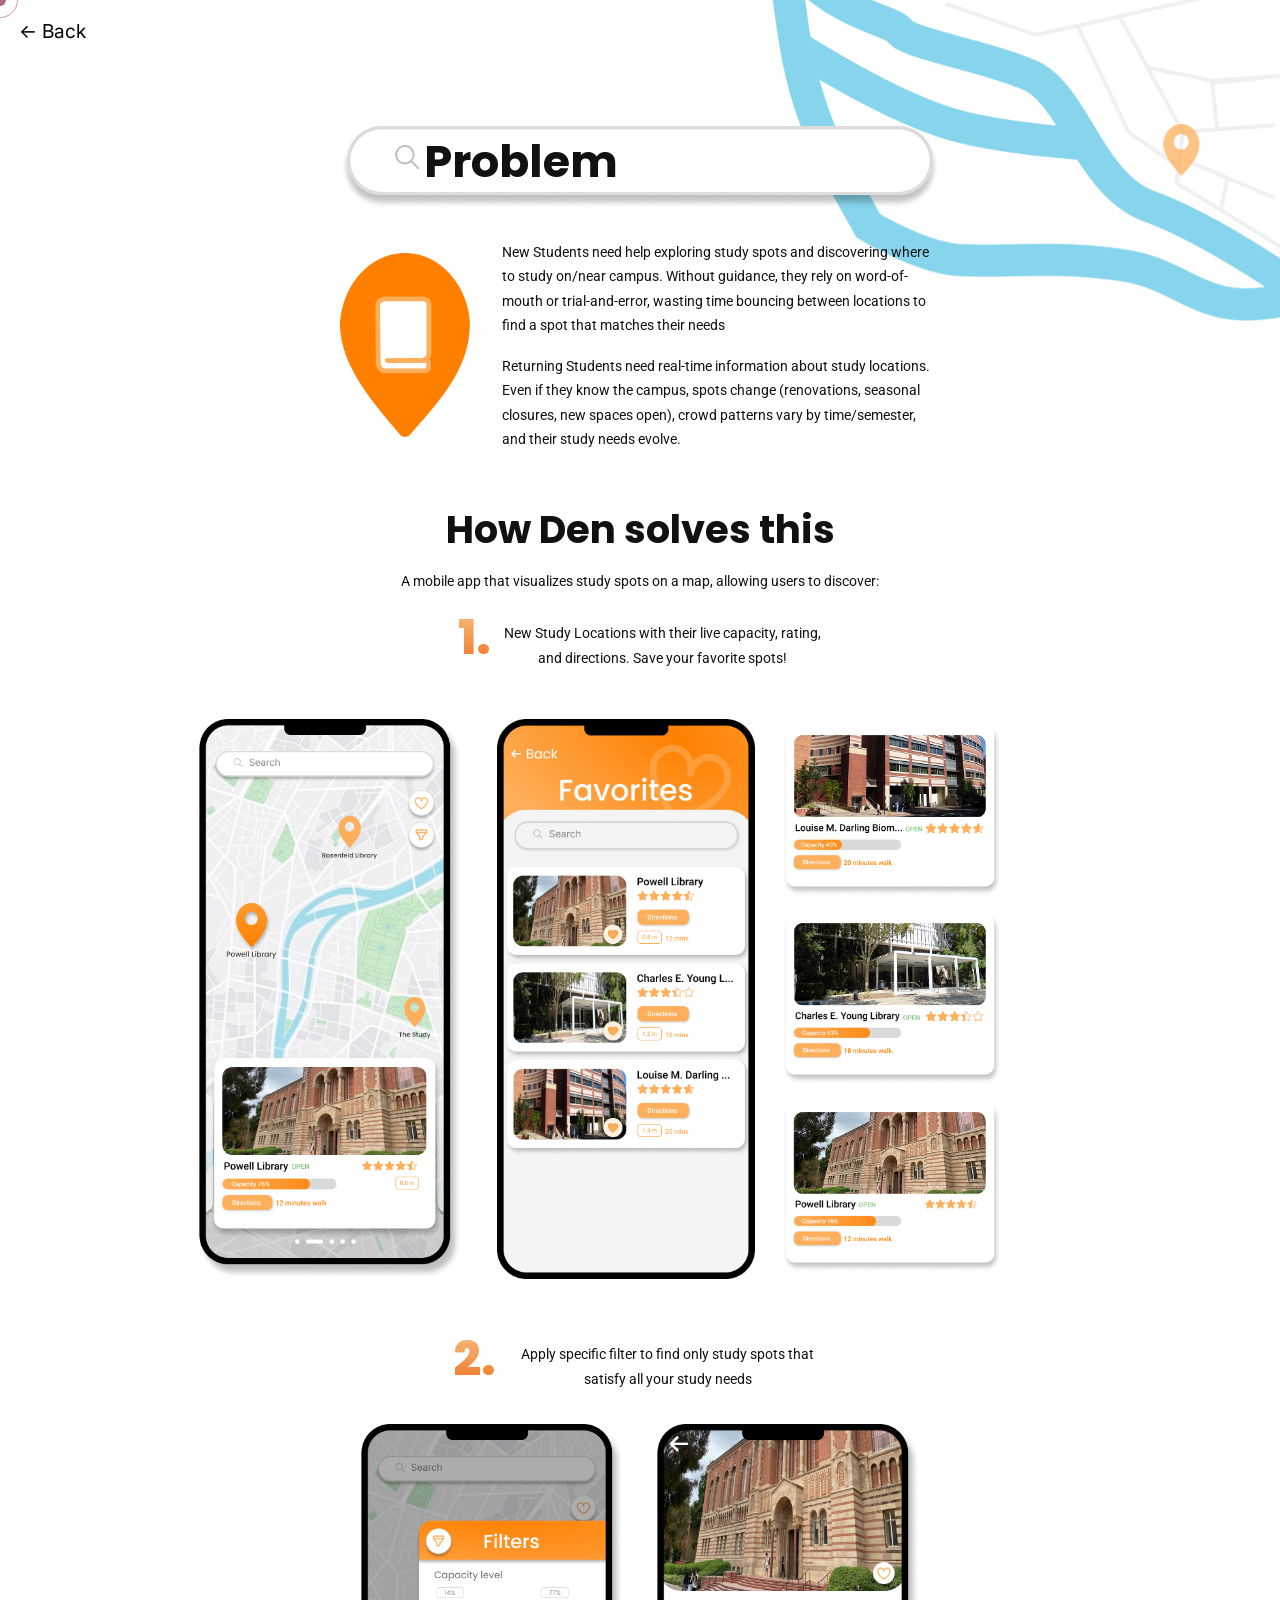
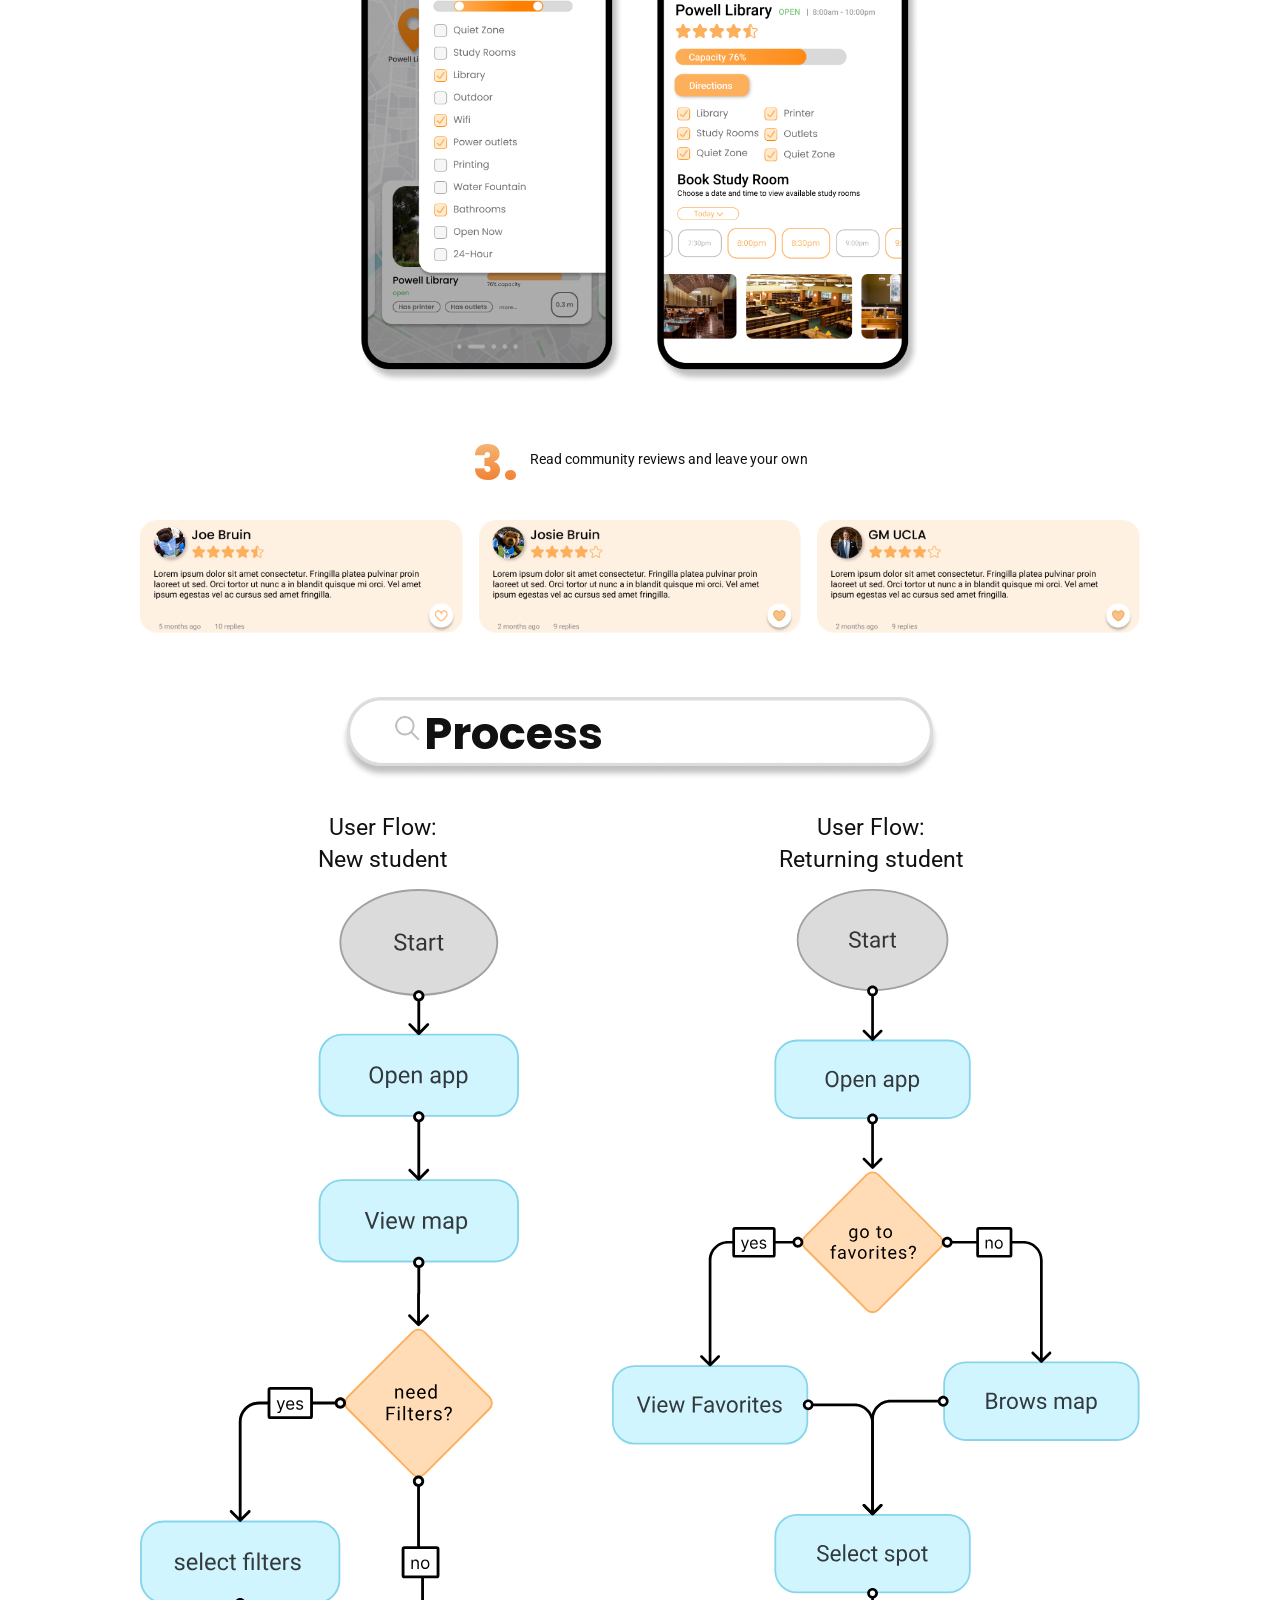
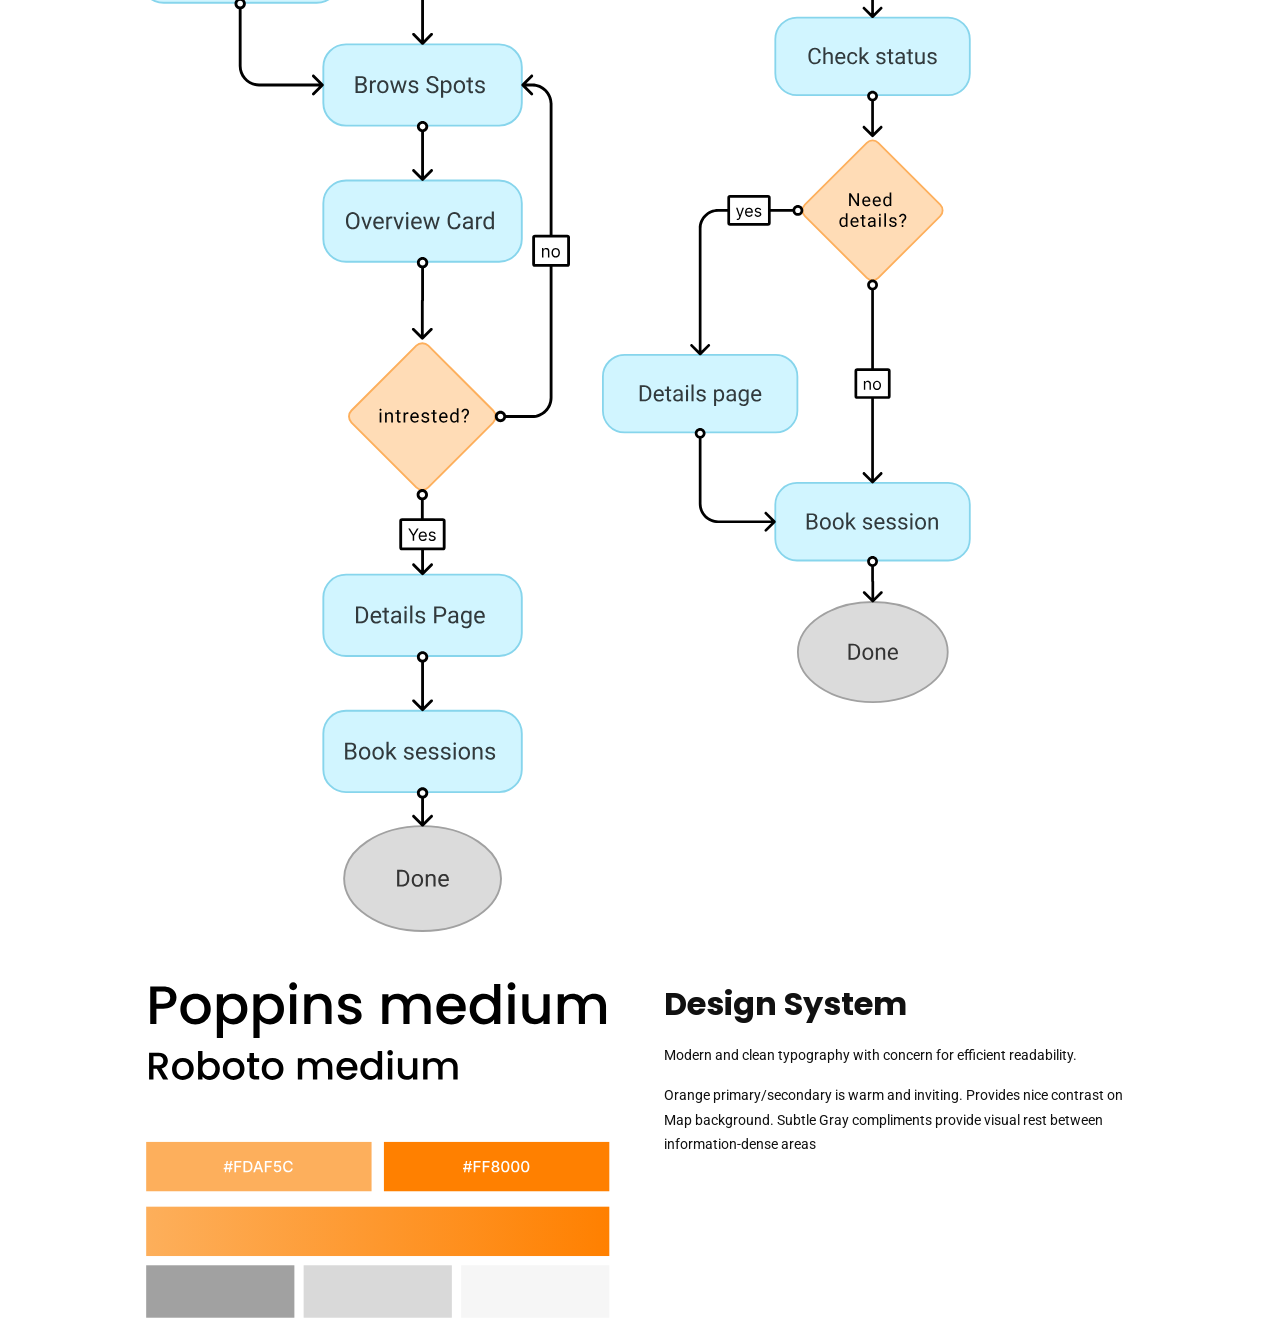
==== projects/den.html @ 6ae126ae "started to add den" ====
<!DOCTYPE html>
<html lang="en">
<head>
    <meta charset="UTF-8">
    <meta name="viewport" content="width=device-width, initial-scale=1.0">
    <link rel="stylesheet" href="../styles.css">
    <link rel="stylesheet" href="den.css">
    <link href="https://fonts.googleapis.com/css2?family=Poppins:wght@700&family=Roboto:wght@300;400&display=swap" rel="stylesheet">
    <title>Den — Case Study</title>
</head>
<body>
    <div class="cursor"></div>
    <div class="cursor-follower"></div>

    <nav>
        <div class="nav-left">
            <a href="../index.html">← Back</a>
        </div>
        <div class="nav-right"></div>
    </nav>

    <img class="den-bg-design" src="../images/Den-BG-Design.png" alt="">

    <main>
        <div class="den-search-title">
            <img class="den-search-bg-img" src="../images/Den-SearchBg.png" alt="">
            <span class="den-search-label">Problem</span>
        </div>

        <div class="den-problem-row">
            <img class="den-icon-float" src="../images/Den-Icon.png" alt="Den icon">
            <div class="den-problem-text">
                <p>New Students need help exploring study spots and discovering where to study on/near campus. Without guidance, they rely on word-of-mouth or trial-and-error, wasting time bouncing between locations to find a spot that matches their needs</p>
                <p>Returning Students need real-time information about study locations. Even if they know the campus, spots change (renovations, seasonal closures, new spaces open), crowd patterns vary by time/semester, and their study needs evolve.</p>
            </div>
        </div>
        <div class="den-how-section">
            <h2 class="den-how-title">How Den solves this</h2>
            <p class="den-how-sub">A mobile app that visualizes study spots on a map, allowing users to discover:</p>
            <div class="den-solve-item">
                <span class="den-num">1.</span>
                <p class="den-solve-text">New Study Locations with their live capacity, rating, and directions. Save your favorite spots!</p>
            </div>
        </div>
        <div class="den-screens-row">
            <img class="den-screen" src="../images/Den-Map-Screen.png" alt="Map screen">
            <img class="den-screen" src="../images/Den-Favorite-Screen.png" alt="Favorites screen">
            <div class="den-cards-col">
                <img class="cs-float" src="../images/Den-Card1.png" alt="Card 1">
                <img class="cs-float" src="../images/Den-Card2.png" alt="Card 2">
                <img class="cs-float" src="../images/Den-Card3.png" alt="Card 3">
            </div>
        </div>

        <div class="den-how-section">
            <div class="den-solve-item">
                <span class="den-num">2.</span>
                <p class="den-solve-text">Apply specific filter to find only study spots that satisfy all your study needs</p>
            </div>
        </div>

        <div class="den-two-screens-row">
            <img class="den-two-screen" src="../images/Den-Filter-Screen.png" alt="Filter screen">
            <img class="den-two-screen" src="../images/Den-Detail-Screen.png" alt="Detail screen">
        </div>
        <div class="den-how-section">
            <div class="den-solve-item">
                <span class="den-num">3.</span>
                <p class="den-solve-text">Read community reviews and leave your own</p>
            </div>
        </div>

        <div class="den-reviews-row">
            <img class="den-review cs-float" src="../images/Den-Review1.png" alt="Review 1">
            <img class="den-review cs-float" src="../images/Den-Review2.png" alt="Review 2">
            <img class="den-review cs-float" src="../images/Den-Review3.png" alt="Review 3">
        </div>
        <div class="den-search-title">
            <img class="den-search-bg-img" src="../images/Den-SearchBg.png" alt="">
            <span class="den-search-label">Process</span>
        </div>

        <div class="den-userflow-row">
            <div class="den-userflow-wrap den-userflow--small">
                <p class="den-userflow-label" style="margin-left: 3.5rem;">User Flow:<br>New student</p>
                <img class="den-userflow" src="../images/Den-UserFlow1.svg" alt="User Flow: New Student">
            </div>
            <div class="den-userflow-wrap" style="flex:1">
                <p class="den-userflow-label">User Flow:<br>Returning student</p>
                <img class="den-userflow" src="../images/Den-UserFlow2.svg" alt="User Flow: Returning Student">
            </div>
        </div>
        <div class="den-design-system-row">
            <img class="den-design-system-img" src="../images/Den-Design-System.svg" alt="Design System">
            <div class="den-design-system-text">
                <h3 class="den-ds-title">Design System</h3>
                <p class="den-ds-body">Modern and clean typography with concern for efficient readability.</p>
                <p class="den-ds-body">Orange primary/secondary is warm and inviting. Provides nice contrast on Map background. Subtle Gray compliments provide visual rest between information-dense areas</p>
            </div>
        </div>
    </main>

    <script src="../cursor.js"></script>
    <script>
        document.querySelectorAll('.cs-float').forEach(el => {
            el.style.setProperty('--float-duration', (3 + Math.random() * 3) + 's');
            el.style.setProperty('--float-delay', (Math.random() * 3) + 's');
        });
    </script>
</body>
</html>
---- styles.css ----
@import url('https://fonts.googleapis.com/css2?family=Chonburi&display=swap');
@import url('https://fonts.googleapis.com/css2?family=Chonburi&family=Inter:wght@100..900&display=swap');

* {
    margin: 0;
    padding: 0;
    box-sizing: border-box;
    cursor: none;
}

a, button, input, textarea {
    cursor: none;
}

.cursor {
    width: 12px;
    height: 12px;
     background: color-mix(in srgb, var(--primary) 60%, transparent);
    border-radius: 50%;
    position: fixed;
    pointer-events: none;
    z-index: 9999;
    transform: translate(-50%, -50%);
}

.cursor-follower {
    width: 36px;
    height: 36px;
    border: 1px solid color-mix(in srgb, var(--primary) 40%, transparent);
    border-radius: 50%;
    position: fixed;
    pointer-events: none;
    z-index: 9998;
    transform: translate(-50%, -50%);
    transition: left 0.07s ease, top 0.07s ease;
}

:root {
    --primary: #7B0926;
}

.top {
    position: relative;
}


.grid-lines {
    position: fixed;
    inset: 0;
    pointer-events: none;
    z-index: 0;
}

.grid-line {
    position: absolute;
    background: rgba(0, 0, 0, 1);
}

.grid-line--vertical {
    width: 1px;
    top: 0;
    height: 100%;
    transform: scaleY(0);
    animation: lineInY 4s ease forwards;
}

.grid-line--horizontal {
    height: 1px;
    left: 0;
    right: 0;
    transform: scaleX(0);
    animation: lineInX 4s ease forwards;
}

@keyframes lineInY {
    0% { transform: scaleY(0); opacity: 0.6; }
    100% { transform: scaleY(1); opacity: 0.1; }
}

@keyframes lineInX {
    0% { transform: scaleX(0); opacity: 0.6; }
    100% { transform: scaleX(1); opacity: 0.1; }
}

.hero {
    display: flex;
    flex-direction: column;
    align-items: center;
    justify-content: center;
    min-height: 100vh;
    gap: 0.1rem;
    padding-bottom: 200px;
    position: relative;
}

.lights {
    position: absolute;
    inset: 0;
    pointer-events: none;
}

.light {
    position: absolute;
    width: 420px;
    height: 420px;
    border-radius: 50%;
    background: color-mix(in srgb, var(--primary) 12%, transparent);
    filter: blur(80px);
    animation: float 8s ease-in-out infinite;
}

.light:nth-child(1) { top: 10%; left: 10%; animation-delay: 0s; }
.light:nth-child(2) { top: 35%; left: 65%; animation-delay: 1s; }
.light:nth-child(3) { top: 70%; left: 30%; animation-delay: 3s; }

@keyframes float {
    0%, 100% { transform: translateY(0) translateX(0); }
    33% { transform: translateY(-40px) translateX(25px); }
    66% { transform: translateY(25px) translateX(-25px); }
}

.scroll-indicator {
    position: absolute;
    bottom: 2rem;
    display: flex;
    flex-direction: column;
    align-items: center;
    gap: 6px;
    bottom: 5rem;
}

.scroll-indicator span {
    width: 6px;
    height: 6px;
    border-radius: 50%;
    background: color-mix(in srgb, var(--primary) 60%, transparent);
    animation: bounce 1.2s ease infinite;
}

.scroll-indicator span:nth-child(2) { animation-delay: 0.2s; }
.scroll-indicator span:nth-child(3) { animation-delay: 0.4s; }

@keyframes bounce {
    0%, 100% { opacity: 0.2; transform: translateY(0); }
    50% { opacity: 1; transform: translateY(4px); }
}

.hero h1, h2 {
    margin: 0
}

.hero h1 {
    text-align: center;
}


#hero-word1 span {
    display: inline-block;
    opacity: 0;
    animation: fadeUp 0.4s ease forwards;
}

.wc {
    display: inline-block;
    overflow: hidden;
    position: relative;
}

.wc::after {
    content: '';
    position: absolute;
    top: 0;
    left: 0;
    width: 100%;
    height: 2px;
    background: var(--primary);
    opacity: 0;
    transition: opacity 0.4s ease;
}

.wc.line-visible::after {
    opacity: 0.2;
}

#hero-word1 {
    display: block;
}

#hero-word1.exiting {
    animation: exitDown 0.5s ease forwards;
}

#hero-word1.entering {
    animation: enterFromTop 0.5s ease forwards;
}

@keyframes exitDown {
    from { transform: translateY(0); opacity: 1; }
    to { transform: translateY(110%); opacity: 0; }
}

@keyframes enterFromTop {
    from { transform: translateY(-110%); opacity: 0; }
    to { transform: translateY(0); opacity: 1; }
}

@keyframes fadeUp {
    from {
        opacity: 0;
        transform: translateY(20px);
    }
    to {
        opacity: 1;
        transform: translateY(0);
    }
}

.hero h2 {
    position: relative;
    text-align: left;
    transform: translateX(clamp(0rem, 25vw, 30rem));
    font-family: 'Inter', sans-serif;
    font-weight: 300;
    font-size: clamp(1rem, 1.vw, 2.5rem);
}

.hero h1 {
    font-family: 'Chonburi', serif;
    font-size: clamp(4rem, 7vw, 8rem);
    line-height: 0.9;
    background: linear-gradient(135deg, #000000, var(--primary), var(--primary), #000000);
    background-size: 200% auto;
    -webkit-background-clip: text;
    -webkit-text-fill-color: transparent;
    background-clip: text;
    animation: gradientSlide 8s linear infinite, fadeUp 0.8s ease forwards;
    transition: transform 0.3s ease;
    filter: drop-shadow(5px 5px 7px rgba(0,0,0,0.3));
}

@keyframes gradientSlide {
    from { background-position: 0% center; }
    to { background-position: 200% center; }
}

.hero h1:hover {
    transform: translate(4px, -4px);
}

nav {
    display: flex;
    justify-content: space-between;
}

nav a {
    font-family: 'Inter', sans-serif;
    text-decoration: none;
    color: black;
    display: inline-block;
    transition: transform 0.3s ease;
    font-size: clamp(1rem, 1.5vw, 2rem);
    padding: 19px;
}

nav a:hover {
    color: var(--primary);
}


.work-label {
    display: flex;
    flex-direction: row;
    align-items: center;
    gap: 0.75rem;
    padding: 2rem 2rem 0 2rem;
    opacity: 0;
    transform: translateX(-150px);
    transition: transform 0.9s cubic-bezier(0.25, 0.46, 0.45, 0.94), opacity 0.9s ease;
    padding-left: 10%;
}

.work-label.visible {
    opacity: 1;
    transform: translateX(0);
}

.work-label p {
    font-size: clamp(1rem, 1vw, 2rem);
    font-family: 'Inter', sans-serif;
    letter-spacing: 0.1em;
    text-transform: uppercase;
    white-space: nowrap;
}

.work-grid {
    display: flex;
    flex-wrap: wrap;
    justify-content: center;
    align-items: flex-start;
    gap: 1rem;
    padding: 2rem;
    opacity: 0;
    transform: translateY(30px);
    transition: opacity 0.8s ease, transform 0.8s ease;
}

.work-grid.visible {
    opacity: 1;
    transform: translateY(0);
}

.card {
    width: clamp(200px, 30%, 350px);
    height: auto;
    display: block;
    border-radius: 1rem;
    box-shadow: 5px 5px 15px rgba(0, 0, 0, 0.2);
    animation: cardFloat var(--float-duration, 4s) ease-in-out infinite;
    animation-delay: var(--float-delay, 0s);
}

.card--tall {
    grid-row: span 2;
}

.card--wide {
    grid-column: span 2;
}

.card--large {
    grid-column: span 2;
    grid-row: span 2;
}

#about {
    position: relative;
    display: flex;
    justify-content: flex-end;
    padding: 4rem 2rem 4rem 2rem;
    overflow: hidden;
    margin-top: -6rem;
}

.about-img {
    width: clamp(40vw, 55vw, 70vw);
    height: auto;
    border-radius: 1rem;
    opacity: 0;
    transform: translateX(200px);
    transition: opacity 0.9s ease, transform 0.9s cubic-bezier(0.25, 0.46, 0.45, 0.94);
}

.about-img.visible {
    opacity: 1;
    transform: translateX(33px);
}

.about-label {
    position: absolute;
    display: flex;
    flex-direction: row;
    align-items: center;
    gap: 0.75rem;
    left: 10%;
    top: 30%;
    transform: translateY(-50%) translateX(-150px);
    opacity: 0;
    transition: transform 0.9s cubic-bezier(0.25, 0.46, 0.45, 0.94), opacity 0.9s ease;
}


#contact {
    position: relative;
    min-height: 50vh;
    margin-top: 0;
}

@media (min-width: 1024px) {
    #contact {
        margin-top: -15rem;
    }
}

.contact-label {
    position: absolute;
    display: flex;
    flex-direction: row;
    align-items: center;
    gap: 0.75rem;
    left: 10%;
    top: 30%;
    transform: translateY(-50%) translateX(-150px);
    opacity: 0;
    transition: transform 0.9s cubic-bezier(0.25, 0.46, 0.45, 0.94), opacity 0.9s ease;
}

.contact-label.visible {
    transform: translateY(-50%) translateX(0);
    opacity: 1;
}

.contact-label p {
    font-size: clamp(1rem, 1vw, 2rem);
    font-family: 'Inter', sans-serif;
    letter-spacing: 0.1em;
    text-transform: uppercase;
    white-space: nowrap;
}

.about-label.visible {
    transform: translateY(-50%) translateX(0);
    opacity: 1;
}

.contact-links {
    position: absolute;
    top: calc(30% + 2rem);
    left: 10%;
    display: flex;
    flex-direction: column;
    gap: 1rem;
    opacity: 0;
    transform: translateY(20px);
    transition: opacity 0.8s ease 0.3s, transform 0.8s ease 0.3s;
}

.contact-links.visible {
    opacity: 1;
    transform: translateY(0);
}

.contact-link span {
    font-size: clamp(0.8rem, 2vw, 1rem);
}

.contact-link {
    display: flex;
    align-items: center;
    gap: 0.75rem;
    text-decoration: none;
    color: black;
    font-family: 'Inter', sans-serif;
    font-size: clamp(0.8rem, 1vw, 1rem);
    font-weight: 300;
    transition: color 0.2s ease;
}

.contact-link:hover {
    color: var(--primary);
}

.contact-link img {
    width: 1.5rem;
    height: 1.5rem;
    object-fit: contain;
}

#gmail-icon {
    width: 2rem; 
    height: 2rem;
}
#linkedin-icon {
    width: 3.5rem; 
    height: 3.5rem;
    margin: -0.9em;
}
#instagram-icon {
    width: 5rem; 
    height: 5rem;
    margin: -1.8em;
}

.about-line {
    display: block;
    height: 1px;
    background: black;
    width: clamp(1.5rem, 3vw, 4rem);
}

.about-label p {
    font-size: clamp(1rem, 1vw, 2rem);
    font-family: 'Inter', sans-serif;
    letter-spacing: 0.1em;
    text-transform: uppercase;
    white-space: nowrap;
}

.about-text {
    position: absolute;
    top: calc(30% + 3rem);
    font-family: 'Inter', sans-serif;
    font-size: clamp(1rem, 1.5vw, 2rem);
    font-weight: 300;
    max-width: 40vw;
    line-height: 1.6;
    left: 10%;
    opacity: 0;
    transform: translateY(40px);
    transition: opacity 0.8s ease 0.3s, transform 0.8s cubic-bezier(0.25, 0.46, 0.45, 0.94) 0.3s;
}

.about-text.visible {
    opacity: 1;
    transform: translateY(0);
}

.project-item {
    display: flex;
    flex-direction: row;
    align-items: center;
    gap: 1.5rem;
    width: fit-content;
}

.project-item .card {
    width: 200px;
    flex-shrink: 0;
    border-radius: 2rem;
}

.project-info {
    display: flex;
    flex-direction: column;
    gap: 0.75rem;
    max-width: 400px;
}

.project-title-row {
    display: flex;
    align-items: center;
    gap: 1rem;
}

.project-name {
    font-family: 'Chonburi', serif;
    font-size: clamp(2rem, 4vw, 3.5rem);
    font-weight: 400;
    line-height: 1;
}

.project-view-btn {
    background: black;
    color: white;
    font-family: 'Inter', sans-serif;
    font-size: clamp(0.9rem, 1.2vw, 1.1rem);
    font-weight: 600;
    text-decoration: none;
    padding: 0.5rem 1.5rem;
    border-radius: 0.6rem;
    transition: background 0.2s ease;
}

.project-view-btn:hover {
    background: var(--primary);
}

.project-subtitle {
    font-family: 'Chonburi', serif;
    font-size: clamp(0.9rem, 1.3vw, 1.2rem);
    font-weight: 400;
    color: #222;
}

.project-title {
    font-family: 'Inter', sans-serif;
    font-size: clamp(1rem, 1.5vw, 1.5rem);
    font-weight: 500;
}

.project-desc {
    font-family: 'Inter', sans-serif;
    font-size: clamp(0.75rem, 1vw, 1rem);
    font-weight: 300;
    line-height: 1.6;
    color: #444;
}

@keyframes cardFloat {
    0%, 100% { transform: translateY(0); }
    50% { transform: translateY(-10px); }
}

@media (max-width: 768px) {
    #about {
        flex-direction: column;
        padding: 2rem;
    }

    .about-label,
    .about-text {
        position: static;
        transform: none;
        opacity: 1;
    }

    .about-img {
        width: 100%;
    }

    #contact {
        padding: 2rem;
    }

    .contact-label,
    .contact-links {
        position: static;
        transform: none;
        opacity: 1;
    }
}
---- projects/den.css ----
.den-search-title {
    position: relative;
    display: flex;
    align-items: center;
    width: clamp(280px, 55vw, 600px);
    margin: 4rem auto 0;
}

.den-search-bg-img {
    width: 100%;
    display: block;
}

.den-search-label {
    position: absolute;
    left: 14%;
    top: 50%;
    transform: translateY(-58%);
    font-family: 'Poppins', sans-serif;
    font-size: clamp(1.6rem, 4vw, 2.8rem);
    font-weight: 700;
    color: #111;
    pointer-events: none;
}

.den-problem-row {
    display: flex;
    align-items: center;
    gap: 2rem;
    width: clamp(280px, 55vw, 600px);
    margin: 2rem auto 0;
}

.den-icon-float {
    width: clamp(80px, 12vw, 130px);
    flex-shrink: 0;
    animation: cardFloat 4s ease-in-out infinite;
}

.den-problem-text {
    display: flex;
    flex-direction: column;
    gap: 1rem;
}

.den-problem-text p {
    font-family: 'Roboto', sans-serif;
    font-size: clamp(0.75rem, 1.2vw, 0.9rem);
    font-weight: 400;
    line-height: 1.7;
    color: #111;
}

.den-how-section {
    width: clamp(280px, 55vw, 600px);
    margin: 3rem auto 0;
    display: flex;
    flex-direction: column;
    gap: 0.75rem;
    align-items: center;
    text-align: center;
}

.den-how-title {
    font-family: 'Poppins', sans-serif;
    font-size: clamp(1.6rem, 3.5vw, 2.4rem);
    font-weight: 700;
    color: #111;
}

.den-how-sub {
    font-family: 'Roboto', sans-serif;
    font-size: clamp(0.75rem, 1.2vw, 0.9rem);
    font-weight: 400;
    color: #111;
    line-height: 1.7;
}

.den-solve-item {
    display: flex;
    align-items: flex-start;
    gap: 0.75rem;
    margin-top: 0.5rem;
}

.den-num {
    font-family: 'Poppins', sans-serif;
    font-size: clamp(2rem, 4vw, 3rem);
    font-weight: 800;
    line-height: 1;
    background: linear-gradient(to top, #F07828, #F5B97A);
    -webkit-background-clip: text;
    -webkit-text-fill-color: transparent;
    background-clip: text;
    flex-shrink: 0;
}

.den-solve-text {
    font-family: 'Roboto', sans-serif;
    font-size: clamp(0.75rem, 1.2vw, 0.9rem);
    font-weight: 400;
    color: #111;
    line-height: 1.7;
    padding-top: 0.5rem;
    max-width: 40ch;
}

.den-screens-row {
    display: flex;
    align-items: stretch;
    gap: 1rem;
    width: clamp(280px, 75vw, 900px);
    margin: 3rem auto 0;
}

.den-screen {
    width: clamp(120px, 22vw, 280px);
    height: clamp(240px, 44vw, 560px);
    flex-shrink: 0;
    object-fit: contain;
}

.den-cards-col {
    display: flex;
    flex-direction: column;
    justify-content: space-between;
    gap: 0.3rem;
    flex: 0 0 auto;
    width: clamp(120px, 18vw, 220px);
}

.den-cards-col img {
    width: 100%;
    flex: 1;
    min-height: 0;
    object-fit: contain;
    animation: cardFloat var(--float-duration, 4s) ease-in-out infinite;
    animation-delay: var(--float-delay, 0s);
}

.den-two-screens-row {
    display: flex;
    gap: 1rem;
    justify-content: center;
    margin: 2rem auto 0;
}

.den-two-screen {
    width: clamp(120px, 22vw, 280px);
    height: clamp(240px, 44vw, 560px);
    object-fit: contain;
}

.den-reviews-row {
    display: flex;
    gap: 1rem;
    justify-content: center;
    margin: 2rem auto 0;
    width: clamp(280px, 80vw, 1000px);
}

.den-review {
    flex: 1;
    width: 0;
    object-fit: contain;
    animation: cardFloat var(--float-duration, 4s) ease-in-out infinite;
    animation-delay: var(--float-delay, 0s);
}

.den-userflow-row {
    display: flex;
    align-items: flex-start;
    gap: 2rem;
    justify-content: center;
    margin: 2rem auto 0;
    width: clamp(280px, 80vw, 1000px);
}

.den-userflow {
    flex: 1;
    width: 0;
}

.den-userflow-wrap {
    display: flex;
    flex-direction: column;
    align-items: center;
    gap: 0.75rem;
}

.den-userflow-wrap .den-userflow {
    width: 100%;
    flex: unset;
}

.den-userflow--small {
    flex: 0.8;
}

.den-userflow-label {
    font-family: 'Roboto', sans-serif;
    font-size: clamp(1rem, 1.8vw, 1.5rem);
    font-weight: 400;
    color: #111;
    line-height: 1.4;
    text-align: center;
}

.den-design-system-row {
    display: flex;
    gap: 3rem;
    align-items: flex-start;
    width: clamp(280px, 80vw, 1000px);
    margin: 3rem auto 0;
}

.den-design-system-img {
    flex: 1;
    width: 0;
}

.den-design-system-text {
    flex: 1;
    display: flex;
    flex-direction: column;
    gap: 1rem;
}

.den-ds-title {
    font-family: 'Poppins', sans-serif;
    font-size: clamp(1.4rem, 2.5vw, 2rem);
    font-weight: 700;
    color: #111;
}

.den-ds-body {
    font-family: 'Roboto', sans-serif;
    font-size: clamp(0.75rem, 1.2vw, 0.9rem);
    font-weight: 400;
    color: #111;
    line-height: 1.7;
}

.den-bg-design {
    position: fixed;
    top: 0;
    right: 0;
    width: clamp(300px, 50vw, 650px);
    pointer-events: none;
    z-index: -1;
}
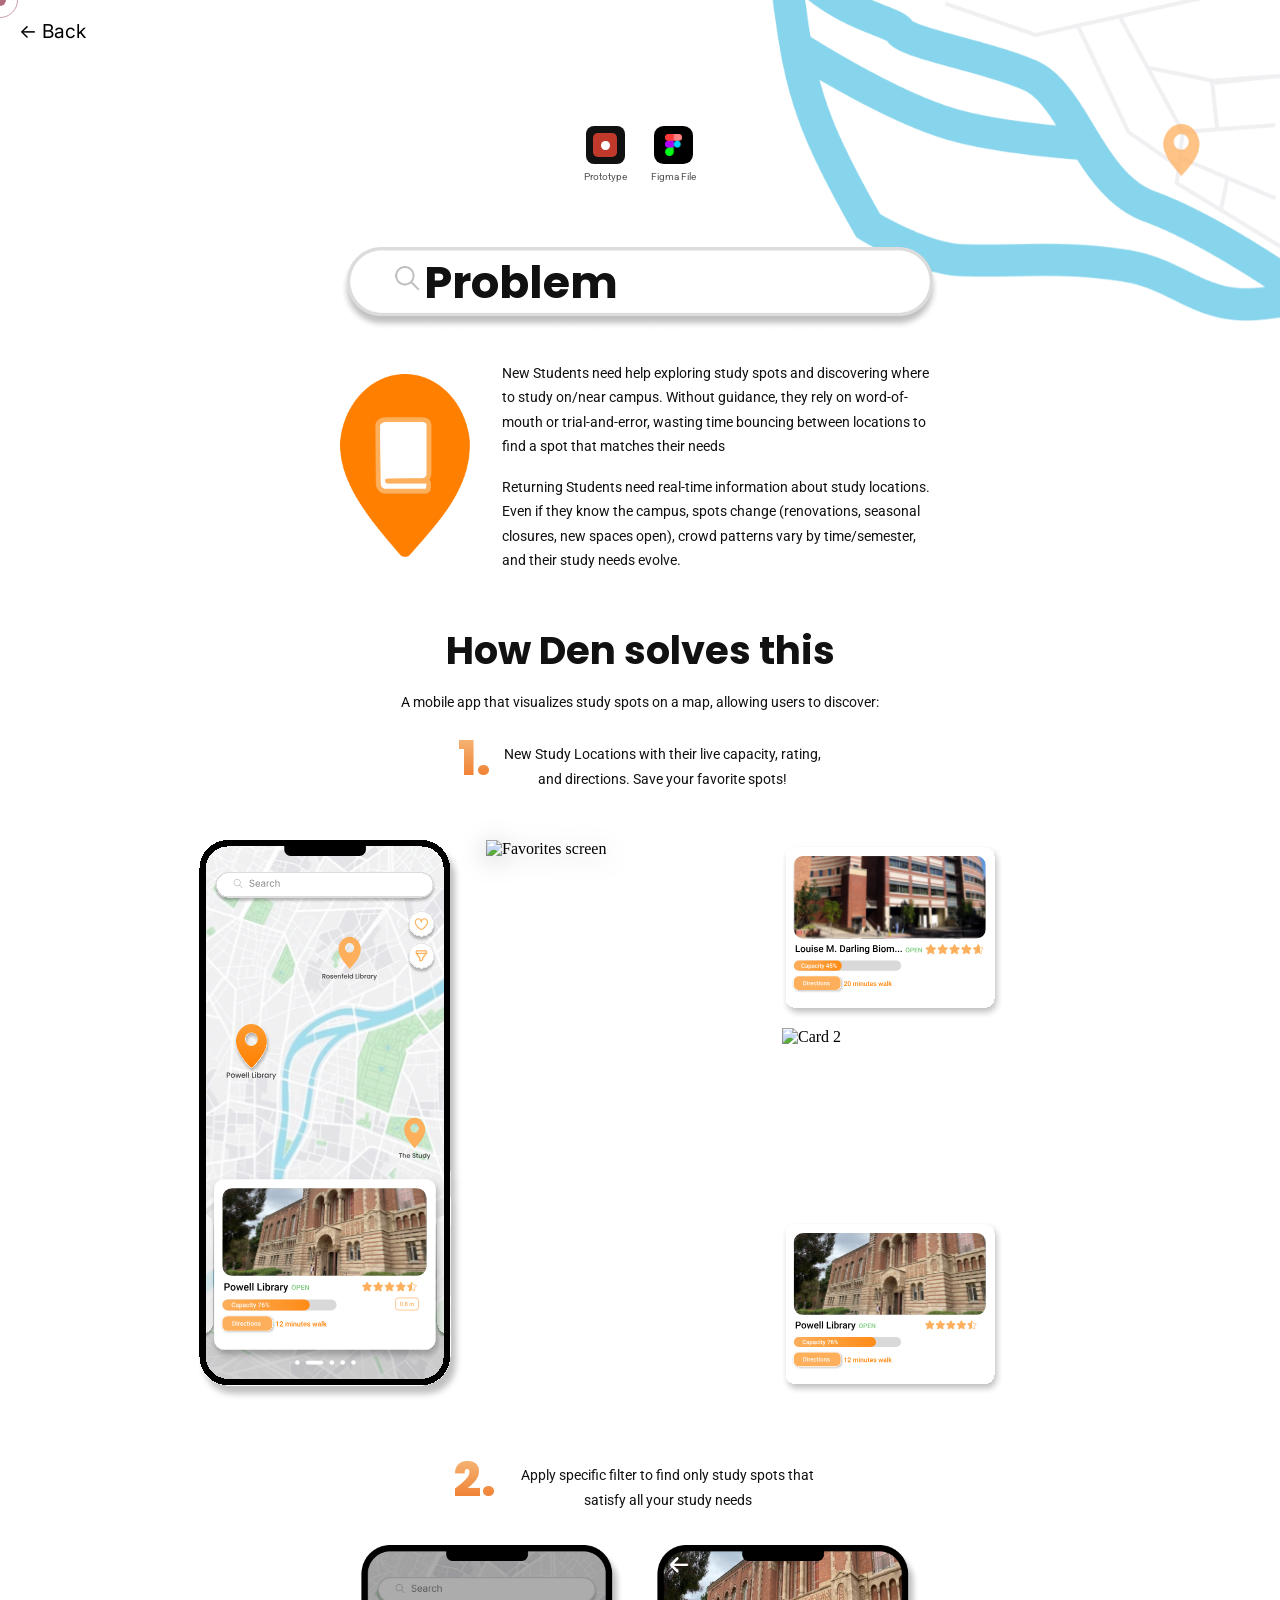
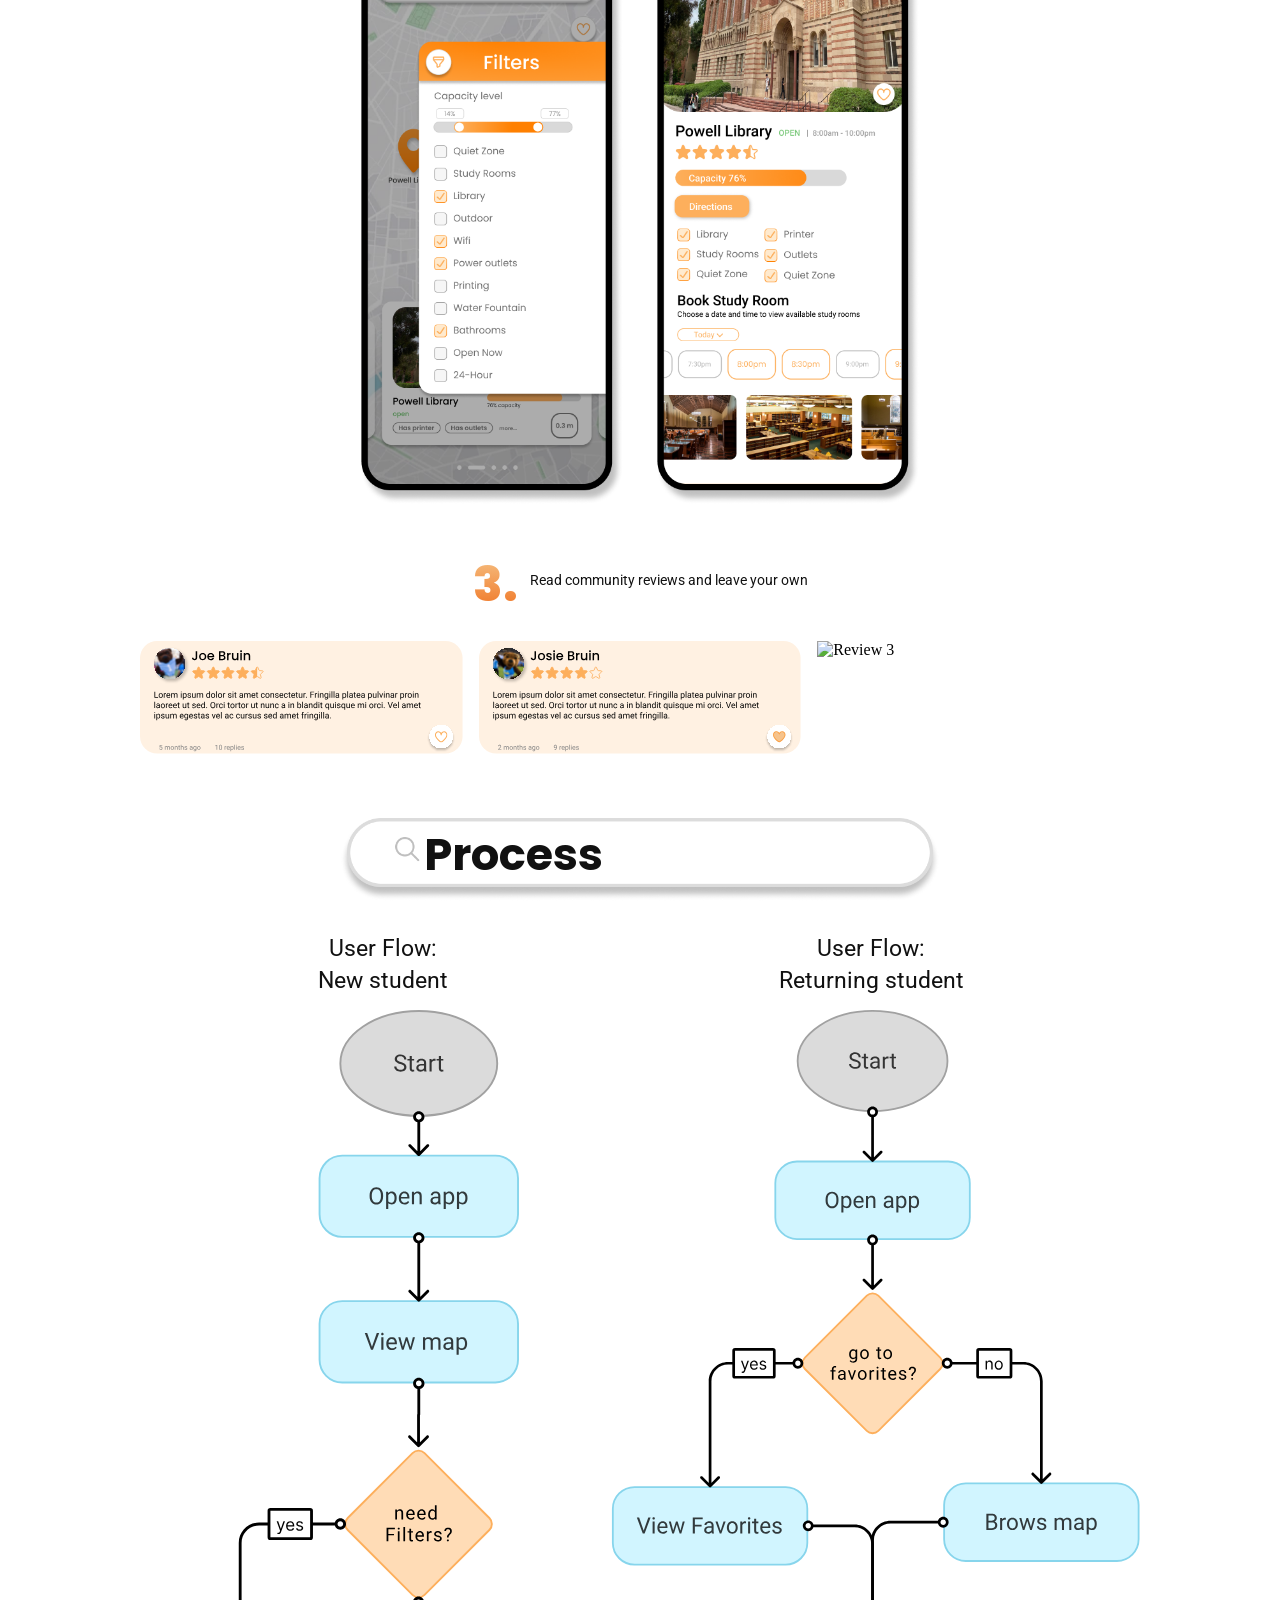
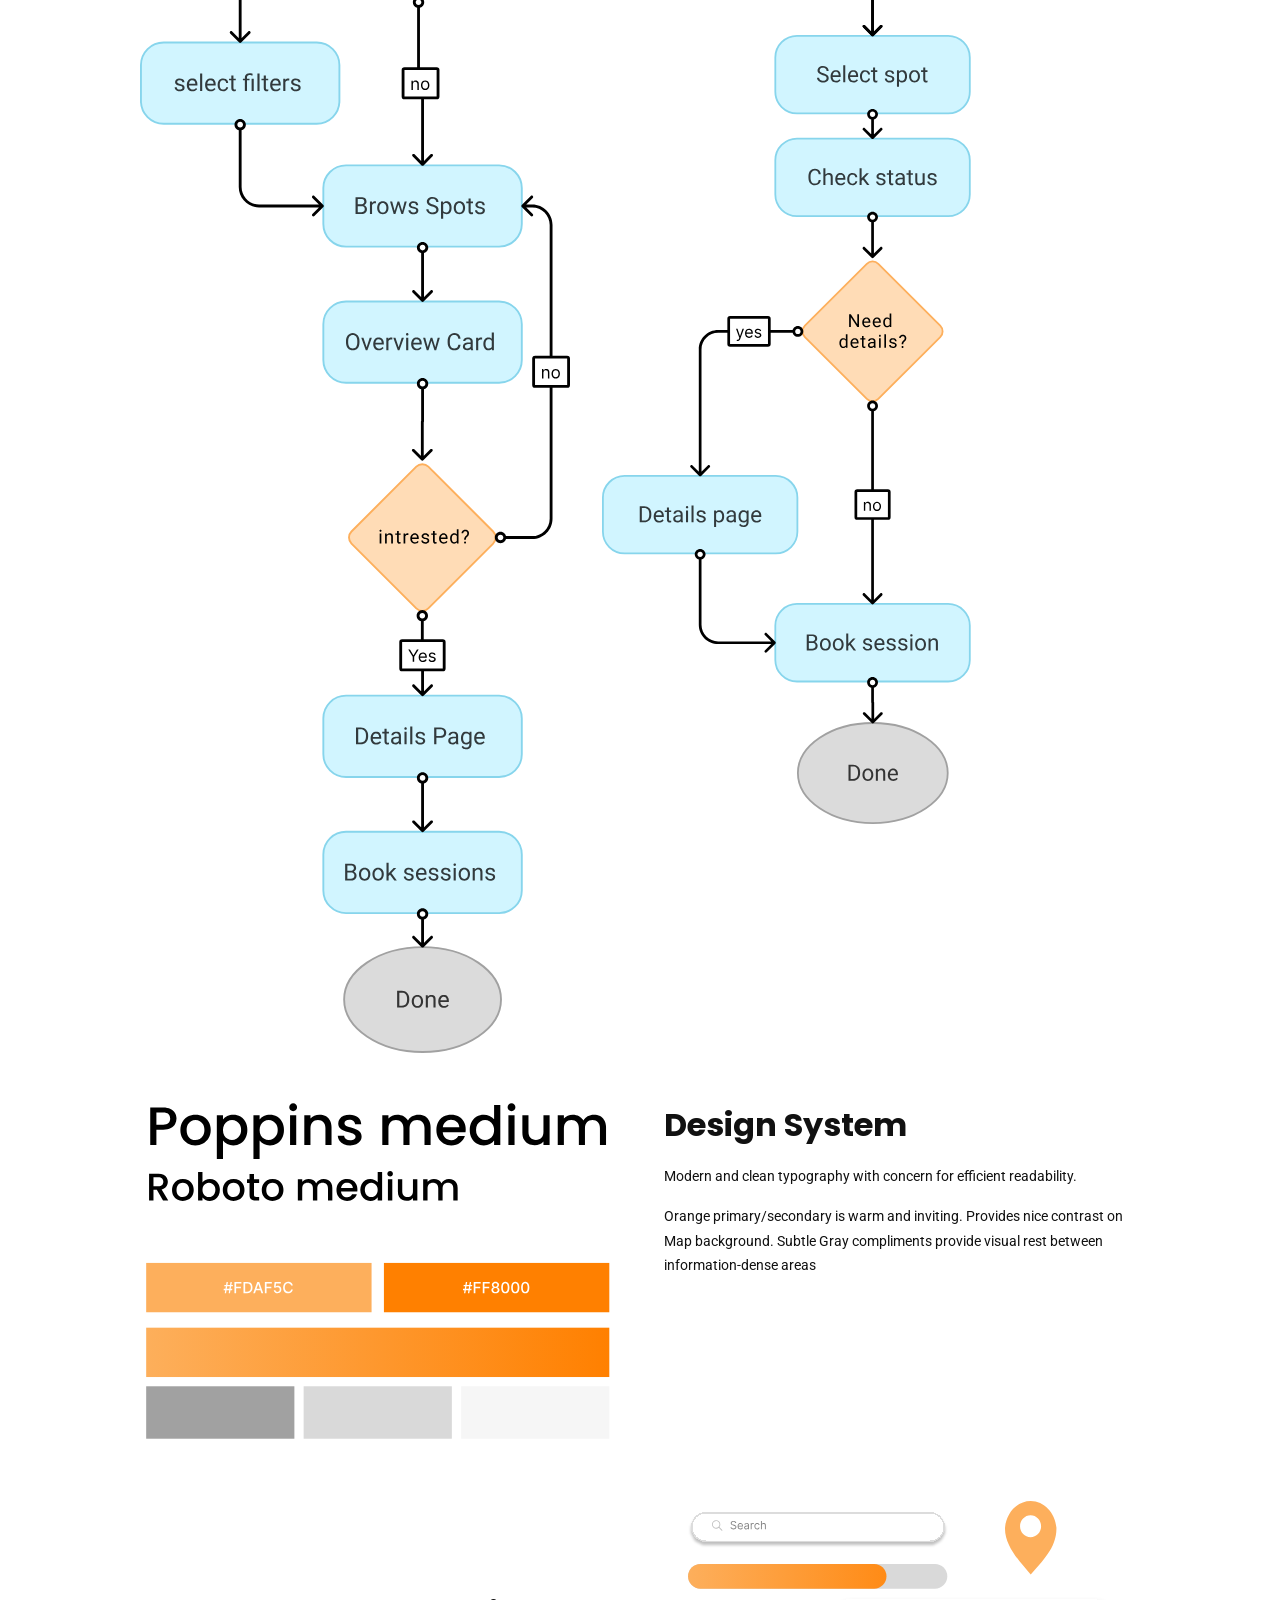
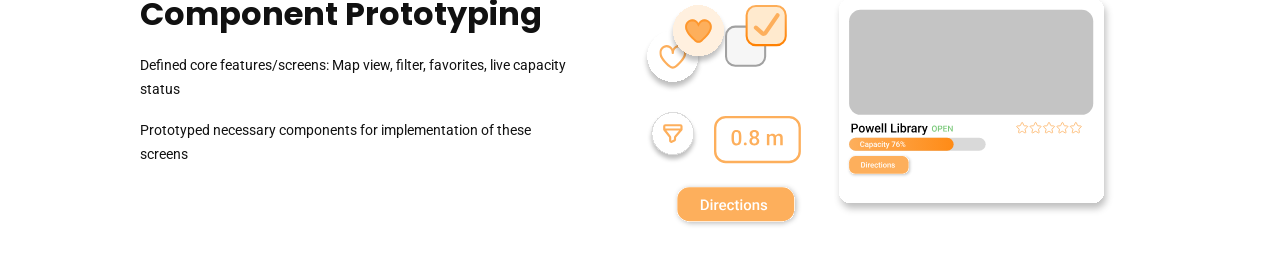
==== commit 2117dee6: "Den completed" ====
--- a/projects/den.html
+++ b/projects/den.html
@@ -22,6 +22,21 @@
     <img class="den-bg-design" src="../images/Den-BG-Design.png" alt="">
 
     <main>
+        <div class="den-cta-row">
+            <div class="den-cta-wrap">
+                <a href="https://www.figma.com/proto/BIdovQ3DZG1V3j9GzLi4NS/Art.ificial-app-project?node-id=45-297&p=f&t=3ZWSZ6Ii9VmySPJU-1&scaling=scale-down&content-scaling=fixed&page-id=13%3A221&starting-point-node-id=45%3A297" target="_blank" rel="noopener noreferrer" class="den-proto-btn">
+                    <span class="den-proto-icon"><span class="den-proto-dot"></span></span>
+                </a>
+                <span class="den-cta-label">Prototype</span>
+            </div>
+            <div class="den-cta-wrap">
+                <a href="https://www.figma.com/design/BIdovQ3DZG1V3j9GzLi4NS/Art.ificial-app-project?node-id=13-221&t=K4eW94Kc3iwGPMW4-1" target="_blank" rel="noopener noreferrer" class="cs-figma-btn">
+                    <img src="../images/FigmaIcon.png" alt="Figma">
+                </a>
+                <span class="den-cta-label">Figma File</span>
+            </div>
+        </div>
+
         <div class="den-search-title">
             <img class="den-search-bg-img" src="../images/Den-SearchBg.png" alt="">
             <span class="den-search-label">Problem</span>
@@ -43,12 +58,12 @@
             </div>
         </div>
         <div class="den-screens-row">
-            <img class="den-screen" src="../images/Den-Map-Screen.png" alt="Map screen">
-            <img class="den-screen" src="../images/Den-Favorite-Screen.png" alt="Favorites screen">
+            <img class="den-screen" src="../images/Den-Map-Screen.svg" alt="Map screen">
+            <img class="den-screen den-favorite-screen" src="../images/Den-Favorite-Screen.svg" alt="Favorites screen">
             <div class="den-cards-col">
-                <img class="cs-float" src="../images/Den-Card1.png" alt="Card 1">
-                <img class="cs-float" src="../images/Den-Card2.png" alt="Card 2">
-                <img class="cs-float" src="../images/Den-Card3.png" alt="Card 3">
+                <img class="cs-float" src="../images/Den-Card1.svg" alt="Card 1">
+                <img class="cs-float" src="../images/Den-Card2.svg" alt="Card 2">
+                <img class="cs-float" src="../images/Den-Card3.svg" alt="Card 3">
             </div>
         </div>
 
@@ -71,9 +86,9 @@
         </div>
 
         <div class="den-reviews-row">
-            <img class="den-review cs-float" src="../images/Den-Review1.png" alt="Review 1">
-            <img class="den-review cs-float" src="../images/Den-Review2.png" alt="Review 2">
-            <img class="den-review cs-float" src="../images/Den-Review3.png" alt="Review 3">
+            <img class="den-review cs-float" src="../images/Den-Review1.svg" alt="Review 1">
+            <img class="den-review cs-float" src="../images/Den-Review2.svg" alt="Review 2">
+            <img class="den-review cs-float" src="../images/Den-Review3.svg" alt="Review 3">
         </div>
         <div class="den-search-title">
             <img class="den-search-bg-img" src="../images/Den-SearchBg.png" alt="">
@@ -98,6 +113,25 @@
                 <p class="den-ds-body">Orange primary/secondary is warm and inviting. Provides nice contrast on Map background. Subtle Gray compliments provide visual rest between information-dense areas</p>
             </div>
         </div>
+
+        <div class="den-comp-proto-row">
+            <div class="den-comp-proto-text">
+                <h3 class="den-ds-title">Component Prototyping</h3>
+                <p class="den-ds-body">Defined core features/screens: Map view, filter, favorites, live capacity status</p>
+                <p class="den-ds-body">Prototyped necessary components for implementation of these screens</p>
+            </div>
+            <div class="den-comp-stage">
+                <img class="den-comp-search cs-float"      src="../images/Den-Search-Component.svg"     alt="Search component">
+                <img class="den-comp-location cs-float"    src="../images/Den-Location-Component.svg"   alt="Location component">
+                <img class="den-comp-bar cs-float"         src="../images/Den-Bar-Component.svg"        alt="Bar component">
+                <img class="den-comp-heart cs-float"       src="../images/Den-Heart-Component.svg"      alt="Heart component">
+                <img class="den-comp-check cs-float"       src="../images/Den-Check-Component.svg"      alt="Check component">
+                <img class="den-comp-card cs-float"        src="../images/Den-Card-Component.svg"       alt="Card component">
+                <img class="den-comp-filter cs-float"      src="../images/Den-Filter-Component.svg"     alt="Filter component">
+                <img class="den-comp-distance cs-float"    src="../images/Den-Distance-Component.svg"   alt="Distance component">
+                <img class="den-comp-directions cs-float"  src="../images/Den-Directions-Component.svg" alt="Directions component">
+            </div>
+        </div>
     </main>
 
     <script src="../cursor.js"></script>
--- a/projects/den.css
+++ b/projects/den.css
@@ -1,3 +1,78 @@
+.den-cta-row {
+    display: flex;
+    gap: 1.5rem;
+    justify-content: center;
+    margin: 4rem auto 0;
+}
+
+.den-cta-wrap {
+    display: flex;
+    flex-direction: column;
+    align-items: center;
+    gap: 0.35rem;
+}
+
+.den-cta-label {
+    font-family: 'Roboto', sans-serif;
+    font-size: 0.65rem;
+    color: #555;
+}
+
+.den-proto-btn {
+    display: flex;
+    align-items: center;
+    justify-content: center;
+    width: 2.4rem;
+    height: 2.4rem;
+    background: #111;
+    border-radius: 0.5rem;
+    transition: background 0.2s ease;
+    text-decoration: none;
+}
+
+.den-proto-btn:hover {
+    background: #333;
+}
+
+.den-proto-icon {
+    display: flex;
+    align-items: center;
+    justify-content: center;
+    width: 1.5rem;
+    height: 1.5rem;
+    background: #C0392B;
+    border-radius: 0.3rem;
+}
+
+.den-proto-dot {
+    display: block;
+    width: 0.55rem;
+    height: 0.55rem;
+    background: #fff;
+    border-radius: 50%;
+}
+
+.cs-figma-btn {
+    display: flex;
+    align-items: center;
+    justify-content: center;
+    background: black;
+    width: 2.4rem;
+    height: 2.4rem;
+    border-radius: 0.6rem;
+    transition: background 0.2s ease;
+}
+
+.cs-figma-btn img {
+    width: 1.4rem;
+    height: 1.4rem;
+    object-fit: contain;
+}
+
+.cs-figma-btn:hover {
+    background: #333;
+}
+
 .den-search-title {
     position: relative;
     display: flex;
@@ -113,6 +188,10 @@
     margin: 3rem auto 0;
 }
 
+.den-favorite-screen {
+    filter: drop-shadow(0px 4px 12px rgba(0, 0, 0, 0.25));
+}
+
 .den-screen {
     width: clamp(120px, 22vw, 280px);
     height: clamp(240px, 44vw, 560px);
@@ -240,6 +319,45 @@
     color: #111;
     line-height: 1.7;
 }
+
+.den-comp-proto-row {
+    display: flex;
+    align-items: center;
+    gap: 3rem;
+    width: clamp(280px, 80vw, 1000px);
+    margin: 3rem auto 0;
+}
+
+.den-comp-proto-text {
+    flex: 1;
+    display: flex;
+    flex-direction: column;
+    gap: 1rem;
+}
+
+.den-comp-stage {
+    position: relative;
+    flex: 1.2;
+    aspect-ratio: 1.4 / 1;
+    flex-shrink: 0;
+}
+
+.den-comp-stage img {
+    position: absolute;
+    object-fit: contain;
+    animation: cardFloat var(--float-duration, 4s) ease-in-out infinite;
+    animation-delay: var(--float-delay, 0s);
+}
+
+.den-comp-search     { left: 13%; top: 5%;  width: 50%; }
+.den-comp-location   { left: 74%; top: 2%;  width: 10%; }
+.den-comp-bar        { left: 13%; top: 19%; width: 50%; }
+.den-comp-heart      { left: 4%;  top: 30%; width: 17%; }
+.den-comp-check      { left: 20%; top: 30%; width: 12%; }
+.den-comp-card       { left: 41%; top: 28%; width: 54%; }
+.den-comp-filter     { left: 5%;  top: 59%; width: 10%; }
+.den-comp-distance   { left: 18%; top: 60%; width: 17%; }
+.den-comp-directions { left: 10%; top: 78%; width: 25%; }
 
 .den-bg-design {
     position: fixed;
